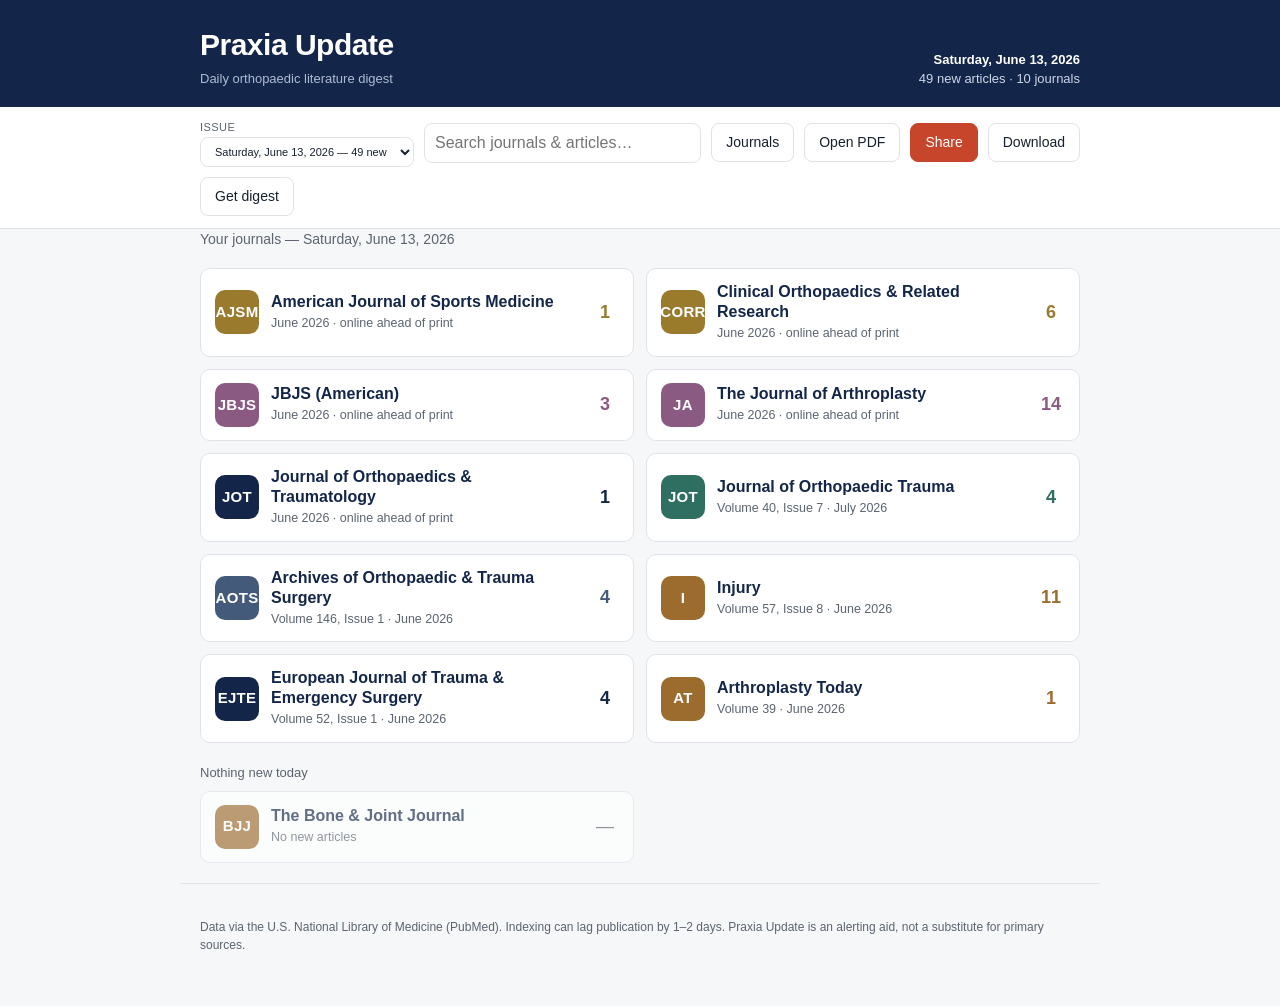
==== public/index.html @ d0e6c3dd "Praxia Update — hosted daily orthopaedic digest Static site + daily GitHub Actions build (PubMed ese" ====
<!DOCTYPE html>
<html lang="en">
<head>
<meta charset="utf-8" />
<meta name="viewport" content="width=device-width, initial-scale=1" />
<title>Praxia Update — Daily Orthopaedic Digest</title>
<meta name="description" content="A daily digest of newly indexed orthopaedic literature from 11 leading journals." />
<link rel="stylesheet" href="styles.css" />
</head>
<body>
<header class="masthead">
  <div class="wrap">
    <div class="brand">
      <h1>Praxia&nbsp;Update</h1>
      <p class="tagline">Daily orthopaedic literature digest</p>
    </div>
    <div class="issue-meta" id="issueMeta"></div>
  </div>
</header>

<nav class="toolbar">
  <div class="wrap toolbar-inner">
    <label class="field">
      <span>Issue</span>
      <select id="dateSelect" aria-label="Choose issue date"></select>
    </label>
    <input id="search" type="search" placeholder="Search journals & articles…"
           aria-label="Search journals and articles" />
    <button id="journalsBtn" class="btn" aria-expanded="false">Journals</button>
    <a id="pdfLink" class="btn" href="#" target="_blank" rel="noopener">Open&nbsp;PDF</a>
    <button id="shareBtn" class="btn btn-accent" hidden>Share</button>
    <button id="downloadBtn" class="btn">Download</button>
    <button id="calendarBtn" class="btn">Get&nbsp;digest</button>
  </div>

  <div class="wrap journals-panel" id="journalsPanel" hidden>
    <div class="journals-add">
      <label for="journalSearch"><strong>Add a journal</strong>
        <span class="muted">— search by name or paste a URL; covers every PubMed-indexed journal</span></label>
      <div class="add-row">
        <input id="journalSearch" type="search" autocomplete="off"
               placeholder="e.g. Foot &amp; Ankle International, or https://…" />
        <button class="btn" id="journalSearchBtn">Search</button>
      </div>
      <div id="journalResults" class="journal-results"></div>
    </div>

    <div class="journals-head">
      <strong>Your journals</strong>
      <span>
        <button class="link" id="allJournals">Show all</button> ·
        <button class="link" id="noneJournals">Hide all</button>
      </span>
    </div>
    <div class="journals-grid" id="journalsGrid"></div>

    <div class="subs-sync" id="subsSync" hidden>
      <p><strong>Subscription changes pending.</strong> Your daily PDF &amp; calendar update
         once these journals are in your subscription file.</p>
      <div class="copy-row">
        <button class="btn btn-accent" id="copySubs">Copy subscription file</button>
        <button class="btn" id="syncHelp">How to apply</button>
        <button class="link" id="revertSubs">Revert</button>
      </div>
      <pre id="subsHelp" hidden></pre>
    </div>
  </div>
</nav>

<main class="wrap" id="content">
  <p class="status" id="status">Loading the current issue…</p>
</main>

<footer class="wrap site-footer">
  <p>Data via the U.S. National Library of Medicine (PubMed). Indexing can lag publication by 1–2 days.
     Praxia Update is an alerting aid, not a substitute for primary sources.</p>
</footer>

<div class="modal" id="calendarModal" hidden>
  <div class="modal-card">
    <button class="modal-close" id="calendarClose" aria-label="Close">×</button>
    <h2>Get the daily digest</h2>

    <h3 class="digest-h">📅 In your calendar</h3>
    <p class="digest-p">Subscribe once — each day's issue shows up as an event linking that day's PDF,
       kept up to date automatically.</p>
    <div class="copy-row">
      <input id="icsUrl" type="text" readonly />
      <button class="btn btn-accent" id="copyIcs">Copy</button>
    </div>
    <p class="digest-hint">Apple Calendar: File → New Calendar Subscription &nbsp;·&nbsp;
       Google: Other calendars → From URL &nbsp;·&nbsp; Outlook: Add calendar → Subscribe from web.</p>

    <hr class="digest-sep" />

    <h3 class="digest-h">✉️ By email</h3>
    <p class="digest-p">Get the digest in your inbox each morning.</p>
    <div class="copy-row">
      <input id="emailInput" type="email" placeholder="you@example.com" autocomplete="email" />
      <button class="btn btn-accent" id="emailBtn">Notify me</button>
    </div>
    <p class="digest-hint" id="emailMsg"></p>
  </div>
</div>

<script src="app.js"></script>
</body>
</html>
---- public/styles.css ----
:root {
  --navy: #13264A;
  --navy-2: #1d3461;
  --accent: #C7452B;
  --ink: #16202e;
  --muted: #5b6470;
  --line: #dfe3e8;
  --bg: #f6f7f9;
  --card: #ffffff;
  --radius: 10px;
  --wrap: 920px;
  --sans: -apple-system, BlinkMacSystemFont, "Segoe UI", Roboto, Helvetica, Arial, sans-serif;
}

* { box-sizing: border-box; }
html { -webkit-text-size-adjust: 100%; }
body {
  margin: 0; font-family: var(--sans); color: var(--ink);
  background: var(--bg); line-height: 1.5;
}
.wrap { max-width: var(--wrap); margin: 0 auto; padding: 0 20px; }
a { color: var(--accent); }

/* Masthead */
.masthead { background: var(--navy); color: #fff; }
.masthead .wrap {
  display: flex; align-items: flex-end; justify-content: space-between;
  gap: 16px; padding-top: 22px; padding-bottom: 18px; flex-wrap: wrap;
}
.masthead h1 { margin: 0; font-size: 30px; letter-spacing: -0.5px; }
.tagline { margin: 2px 0 0; color: #aebbd2; font-size: 13px; }
.issue-meta { text-align: right; color: #cdd6e6; font-size: 13px; }
.issue-meta strong { color: #fff; }

/* Toolbar */
.toolbar { background: var(--card); border-bottom: 1px solid var(--line);
  position: sticky; top: 0; z-index: 20; }
.toolbar-inner {
  display: flex; align-items: center; gap: 10px; padding-top: 12px;
  padding-bottom: 12px; flex-wrap: wrap;
}
.field { display: flex; flex-direction: column; font-size: 11px; color: var(--muted); }
.field span { margin-bottom: 2px; text-transform: uppercase; letter-spacing: .04em; }
select, input[type="search"], input[type="text"] {
  font: inherit; padding: 7px 10px; border: 1px solid var(--line);
  border-radius: 8px; background: #fff; color: var(--ink);
}
#search { flex: 1 1 220px; min-width: 160px; }
.btn {
  font: inherit; font-size: 14px; padding: 8px 14px; border-radius: 8px;
  border: 1px solid var(--line); background: #fff; color: var(--ink);
  cursor: pointer; text-decoration: none; display: inline-flex; align-items: center;
}
.btn:hover { border-color: var(--navy-2); }
.btn-accent { background: var(--accent); border-color: var(--accent); color: #fff; }
.btn-accent:hover { background: #ad3a23; border-color: #ad3a23; }
.link { background: none; border: none; color: var(--accent); cursor: pointer;
  font: inherit; padding: 0; }

/* Journals panel */
.journals-panel { padding: 14px 20px 18px; border-top: 1px solid var(--line);
  background: #fbfcfd; }
.muted { color: var(--muted); font-weight: 400; }
.journals-add { margin-bottom: 16px; }
.journals-add > label { font-size: 13px; display: block; margin-bottom: 6px; }
.add-row { display: flex; gap: 8px; }
.add-row input { flex: 1; }
.journal-results { margin-top: 10px; display: grid; gap: 6px; }
.jresult { display: flex; align-items: center; justify-content: space-between; gap: 12px;
  background: #fff; border: 1px solid var(--line); border-radius: 8px; padding: 8px 12px; font-size: 13px; }
.jresult button { flex: 0 0 auto; padding: 5px 12px; font-size: 13px; }

.journals-head { display: flex; justify-content: space-between; margin-bottom: 10px;
  font-size: 13px; color: var(--muted); }
.journals-grid { display: grid; grid-template-columns: repeat(auto-fill, minmax(260px, 1fr));
  gap: 4px 16px; }
.journal-row { display: flex; gap: 8px; align-items: center; font-size: 13px; cursor: pointer;
  padding: 3px 0; }
.journal-row .jrow-name { flex: 1; }
.journal-row input:disabled { opacity: .5; }
.pending-tag { color: var(--accent); font-size: 11px; font-weight: 600;
  background: #fbe7e2; border-radius: 4px; padding: 1px 6px; }
.jrow-remove { background: none; border: none; color: var(--muted); cursor: pointer;
  font-size: 18px; line-height: 1; padding: 0 4px; opacity: .55; }
.jrow-remove:hover { color: var(--accent); opacity: 1; }

.subs-sync { margin-top: 16px; background: #fff; border: 1px solid var(--accent);
  border-left-width: 3px; border-radius: 8px; padding: 12px 14px; font-size: 13px; }
.subs-sync p { margin: 0 0 10px; }
.subs-sync pre { margin: 12px 0 0; background: #0f1b33; color: #e8edf6; padding: 12px;
  border-radius: 8px; font-size: 12px; line-height: 1.45; overflow-x: auto;
  white-space: pre-wrap; word-break: break-word; max-height: 320px; }

/* Content */
main { padding: 22px 20px 40px; }
.status { color: var(--muted); padding: 30px 0; text-align: center; }
.summary-line { color: var(--muted); font-size: 14px; margin: 0 0 18px; }

.journal-section { margin-bottom: 26px; }
.journal-title {
  font-size: 16px; color: var(--navy); margin: 0 0 10px;
  padding-bottom: 6px; border-bottom: 2px solid var(--navy);
  display: flex; align-items: baseline; gap: 8px;
}
.journal-title .count { color: var(--muted); font-size: 13px; font-weight: 400; }

.article { background: var(--card); border: 1px solid var(--line);
  border-radius: var(--radius); padding: 14px 16px; margin-bottom: 10px; }
.article h3 { margin: 0; font-size: 15px; line-height: 1.35; }
.article h3 button {
  text-align: left; background: none; border: none; cursor: pointer; padding: 0;
  font: inherit; color: var(--ink); width: 100%;
}
.article h3 button:hover { color: var(--accent); }
.authors { color: var(--muted); font-size: 13px; font-style: italic; margin: 5px 0 0; }
.abstract { margin: 10px 0 0; font-size: 14px; color: #2a323d; white-space: pre-wrap; }
.abstract[hidden] { display: none; }
.article-links { margin-top: 10px; display: flex; gap: 14px; font-size: 13px; }
.article-links a { text-decoration: none; font-weight: 600; }
.toggle-hint { font-size: 12px; color: var(--muted); font-weight: 400; margin-left: 6px; }

.empty { background: #fff; border: 1px dashed var(--line); border-radius: var(--radius);
  padding: 28px; text-align: center; color: var(--muted); }

.site-footer { color: var(--muted); font-size: 12px; padding: 22px 20px 40px;
  border-top: 1px solid var(--line); margin-top: 20px; }

/* Newsstand (home) */
.newsstand { display: grid; grid-template-columns: repeat(auto-fill, minmax(300px, 1fr));
  gap: 12px; margin-bottom: 6px; }
.newsstand.dim { opacity: .65; }
.nostand-sep { margin: 20px 0 8px; font-size: 13px; }
.jcard { display: flex; align-items: center; gap: 12px; width: 100%; text-align: left;
  cursor: pointer; background: var(--card); border: 1px solid var(--line);
  border-radius: var(--radius); padding: 13px 14px; font: inherit; color: inherit;
  transition: border-color .15s, transform .05s; }
.jcard:hover:not(:disabled) { border-color: var(--navy-2); }
.jcard:active:not(:disabled) { transform: translateY(1px); }
.jcard.is-empty { cursor: default; }
.jcard-badge { flex: 0 0 auto; width: 44px; height: 44px; border-radius: 10px; color: #fff;
  font-weight: 700; font-size: 15px; display: flex; align-items: center; justify-content: center;
  letter-spacing: .3px; position: relative; overflow: hidden; }
/* When journal-icons/<key>.png exists it overlays the monogram tile (white bg for logos). */
.jcard-badge.has-img { background: #fff !important; border: 1px solid var(--line); }
.jbadge-img { position: absolute; inset: 0; width: 100%; height: 100%; object-fit: contain;
  padding: 4px; background: #fff; display: none; }
.jcard-badge.has-img .jbadge-img { display: block; }
.jcard-body { flex: 1; min-width: 0; display: flex; flex-direction: column; gap: 2px; }
.jcard-name { font-weight: 600; color: var(--navy); line-height: 1.25; }
.jcard-edition { font-size: 12.5px; color: var(--muted); }
.jcard-count { flex: 0 0 auto; min-width: 28px; text-align: center; font-weight: 700;
  color: var(--a, var(--navy)); font-size: 18px; }
.jcard.is-empty .jcard-count { color: var(--muted); font-weight: 400; }

/* Journal contents (table of contents) */
.toc-head { margin-bottom: 10px; }
.back { background: none; border: none; color: var(--accent); font: inherit; font-weight: 600;
  cursor: pointer; padding: 4px 0; }
.toc-title { display: flex; align-items: center; gap: 12px; margin-top: 6px; }
.toc-journal { display: block; font-size: 19px; font-weight: 700; color: var(--navy); line-height: 1.2; }
.toc-edition { display: block; font-size: 13px; color: var(--muted); margin-top: 1px; }
.toc-section-label { font-size: 12px; text-transform: uppercase; letter-spacing: .06em;
  color: var(--muted); margin: 20px 0 8px; padding-bottom: 5px; border-bottom: 1px solid var(--line); }
.article h4 { margin: 0; font-size: 15px; line-height: 1.35; }
.article h4 button { text-align: left; background: none; border: none; cursor: pointer; padding: 0;
  font: inherit; color: var(--ink); width: 100%; font-weight: 600; }
.article h4 button:hover { color: var(--accent); }
.meta-line { margin: 6px 0 0; font-size: 13px; color: var(--muted); }
.meta-line a { color: var(--accent); font-weight: 600; text-decoration: none; }
.meta-line a:hover { text-decoration: underline; }

/* Modal */
.modal { position: fixed; inset: 0; background: rgba(19,38,74,.55);
  display: flex; align-items: center; justify-content: center; padding: 20px; z-index: 50; }
.modal[hidden] { display: none; }
.modal-card { background: #fff; border-radius: 14px; max-width: 480px; width: 100%;
  padding: 24px; position: relative; }
.modal-card h2 { margin: 0 0 8px; color: var(--navy); }
.modal-card ol { padding-left: 18px; font-size: 14px; color: #2a323d; }
.modal-close { position: absolute; top: 10px; right: 14px; background: none; border: none;
  font-size: 26px; line-height: 1; cursor: pointer; color: var(--muted); }
.copy-row { display: flex; gap: 8px; margin-top: 10px; }
.copy-row input { flex: 1; }
.digest-h { margin: 14px 0 2px; font-size: 14px; color: var(--navy); }
.digest-p { margin: 0; font-size: 13px; color: var(--muted); }
.digest-hint { margin: 7px 0 0; font-size: 11.5px; color: var(--muted); }
.digest-sep { border: none; border-top: 1px solid var(--line); margin: 18px 0 0; }

@media (max-width: 560px) {
  .masthead h1 { font-size: 24px; }
  .issue-meta { text-align: left; }
}
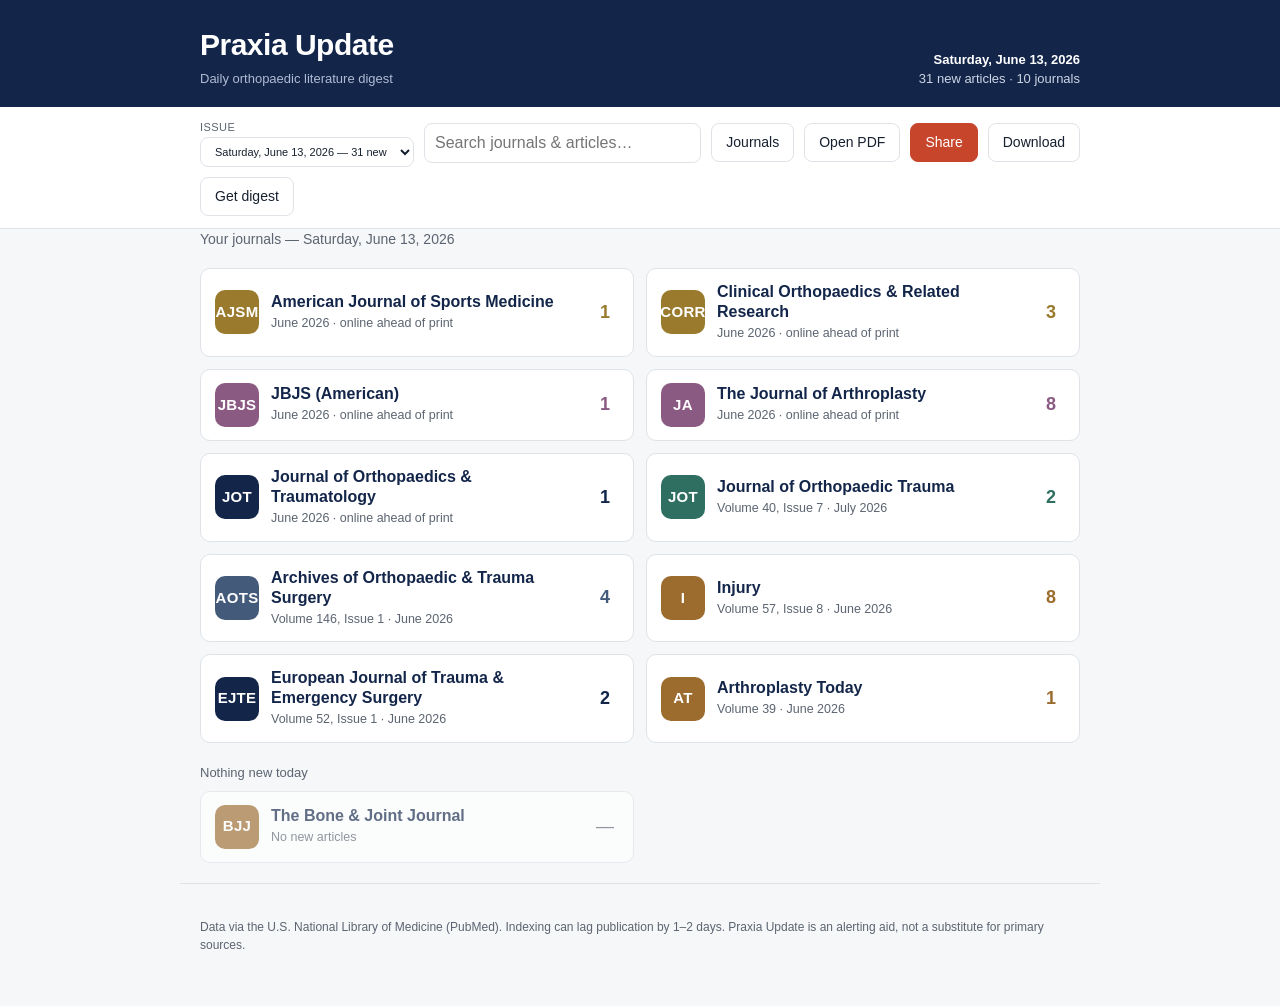
==== commit 03ae33c4: "Get digest: add Outlook one-tap calendar subscribe button Co-Authored-By: Claude Opus 4.8 <noreply@a" ====
--- a/public/index.html
+++ b/public/index.html
@@ -82,14 +82,21 @@
     <h2>Get the daily digest</h2>
 
     <h3 class="digest-h">📅 In your calendar</h3>
-    <p class="digest-p">Subscribe once — each day's issue shows up as an event linking that day's PDF,
-       kept up to date automatically.</p>
+    <p class="digest-p">Subscribe once and each day's issue appears as an event — kept up to date automatically.</p>
+    <div class="digest-actions">
+      <a id="addCal" class="btn btn-accent" href="#">➕ Add to calendar</a>
+      <a id="addGcal" class="btn" href="#" target="_blank" rel="noopener">Google</a>
+      <a id="addOutlook" class="btn" href="#" target="_blank" rel="noopener">Outlook</a>
+    </div>
+    <p class="digest-hint">"Add to calendar" covers Apple / iCloud and most apps. For Yahoo or anything
+       else, paste this address into its "add calendar by URL":</p>
     <div class="copy-row">
       <input id="icsUrl" type="text" readonly />
       <button class="btn btn-accent" id="copyIcs">Copy</button>
     </div>
-    <p class="digest-hint">Apple Calendar: File → New Calendar Subscription &nbsp;·&nbsp;
-       Google: Other calendars → From URL &nbsp;·&nbsp; Outlook: Add calendar → Subscribe from web.</p>
+    <p class="digest-hint"><strong>Want it by email too?</strong> After subscribing, open that calendar's
+       settings and switch its notifications to <strong>Email</strong>. In Google Calendar: the calendar →
+       <em>Event notifications</em> → <em>Email</em>. Your calendar then emails you each morning.</p>
 
     <hr class="digest-sep" />
 
--- a/public/styles.css
+++ b/public/styles.css
@@ -185,6 +185,8 @@
 .digest-p { margin: 0; font-size: 13px; color: var(--muted); }
 .digest-hint { margin: 7px 0 0; font-size: 11.5px; color: var(--muted); }
 .digest-sep { border: none; border-top: 1px solid var(--line); margin: 18px 0 0; }
+.digest-actions { display: flex; gap: 8px; flex-wrap: wrap; margin-top: 10px; }
+.digest-actions .btn { text-decoration: none; }
 
 @media (max-width: 560px) {
   .masthead h1 { font-size: 24px; }
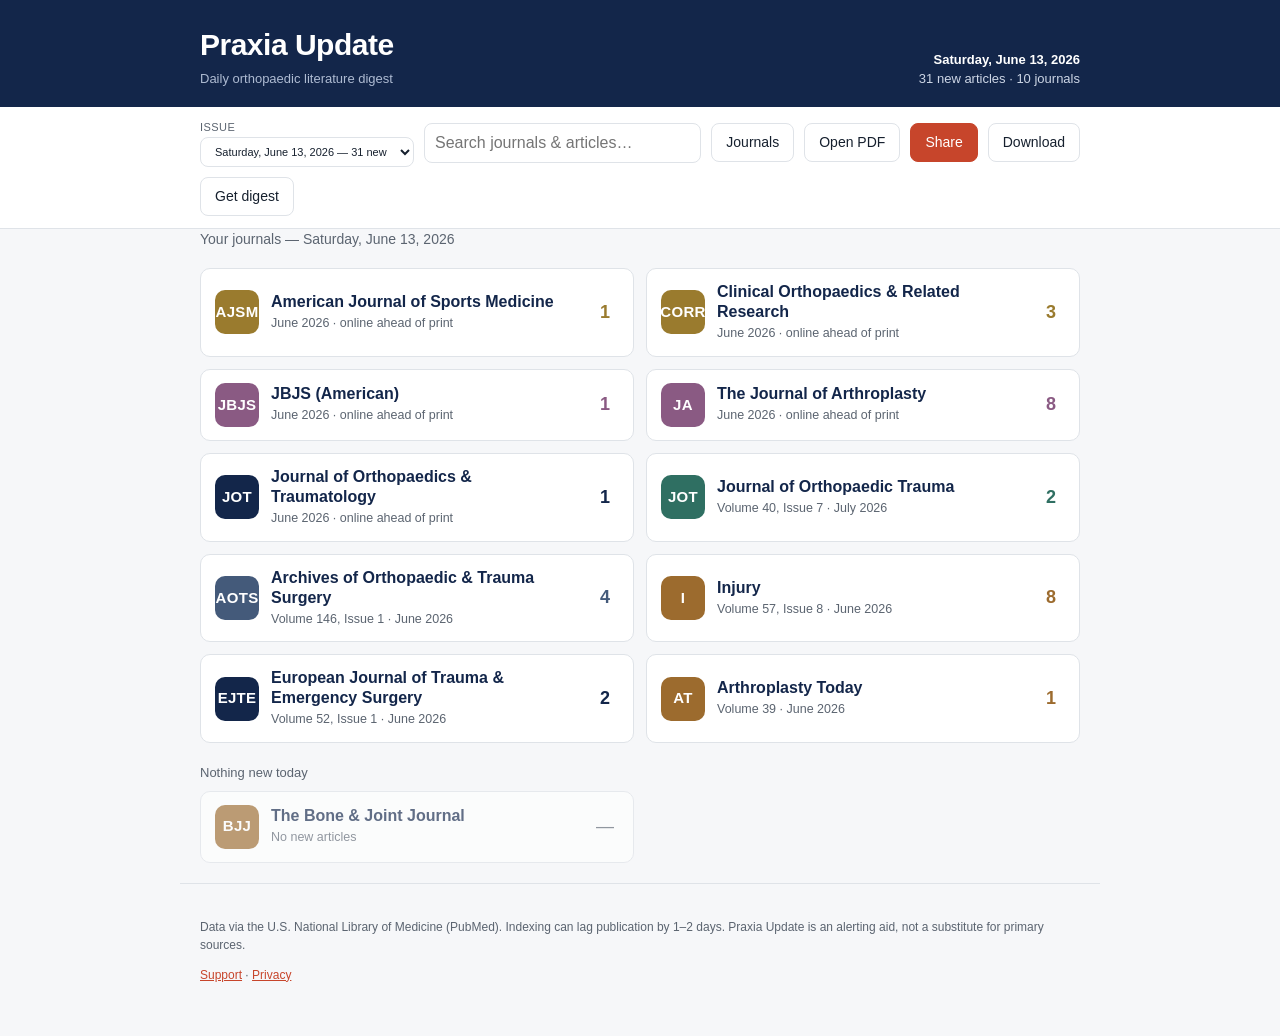
==== commit 42ef3fd6: "Add Support and Privacy pages (contact: ebappsdevelopment@gmail.com) Static support.html + privacy.h" ====
--- a/public/index.html
+++ b/public/index.html
@@ -74,6 +74,7 @@
 <footer class="wrap site-footer">
   <p>Data via the U.S. National Library of Medicine (PubMed). Indexing can lag publication by 1–2 days.
      Praxia Update is an alerting aid, not a substitute for primary sources.</p>
+  <p><a href="support.html">Support</a> &middot; <a href="privacy.html">Privacy</a></p>
 </footer>
 
 <div class="modal" id="calendarModal" hidden>
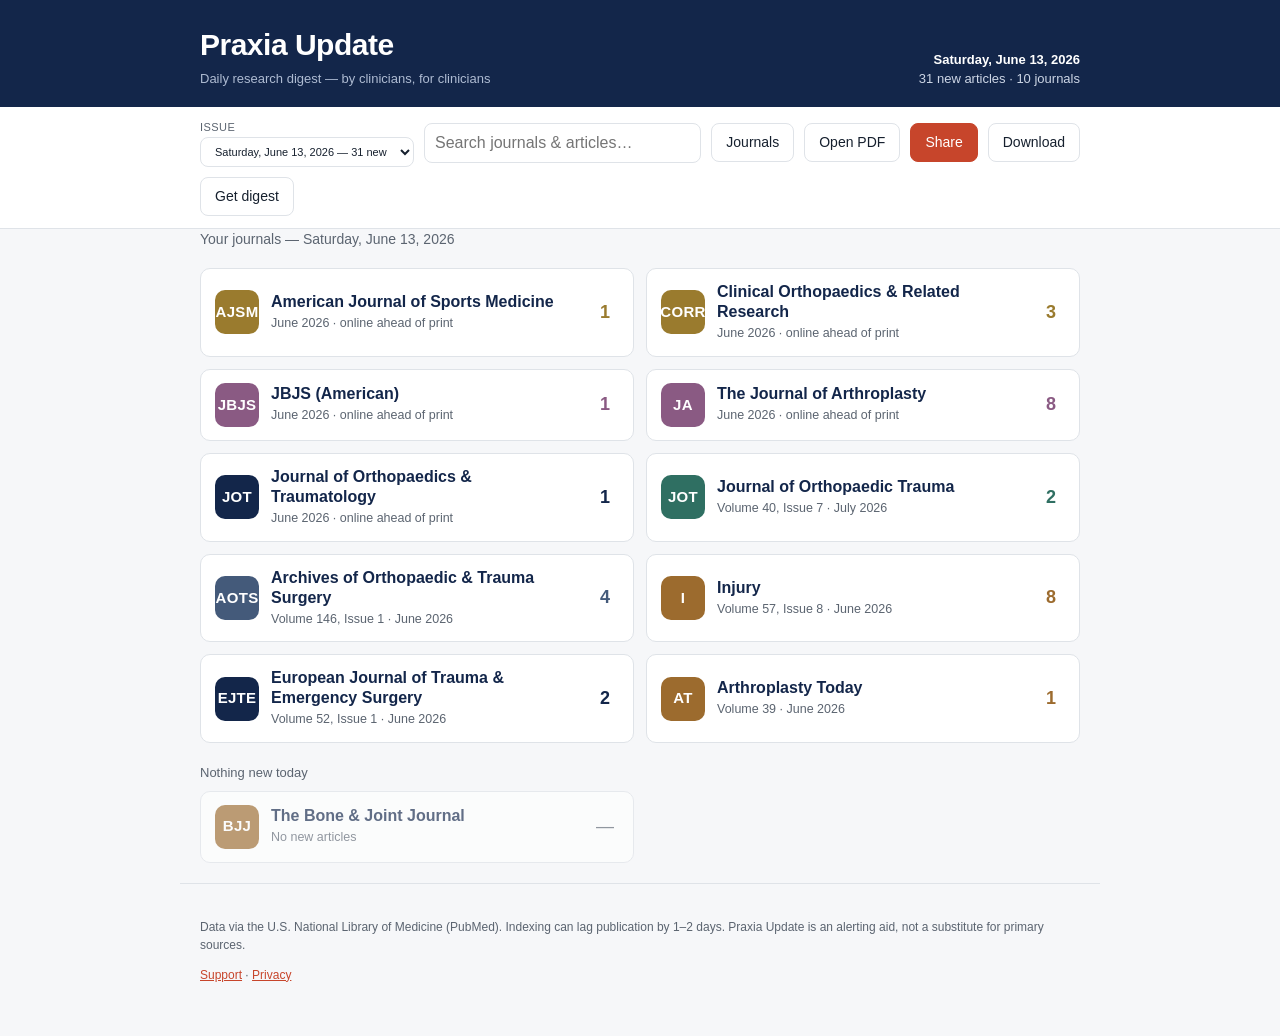
==== commit b0adc4fb: "Reposition copy: 'by clinicians, for clinicians', broaden beyond orthopaedics Home title/meta/taglin" ====
--- a/public/index.html
+++ b/public/index.html
@@ -3,8 +3,8 @@
 <head>
 <meta charset="utf-8" />
 <meta name="viewport" content="width=device-width, initial-scale=1" />
-<title>Praxia Update — Daily Orthopaedic Digest</title>
-<meta name="description" content="A daily digest of newly indexed orthopaedic literature from 11 leading journals." />
+<title>Praxia Update — daily research digest for clinicians</title>
+<meta name="description" content="Made by clinicians, for clinicians: a daily digest of newly indexed research from the journals you choose — orthopaedics out of the box, any PubMed journal you add." />
 <link rel="stylesheet" href="styles.css" />
 </head>
 <body>
@@ -12,7 +12,7 @@
   <div class="wrap">
     <div class="brand">
       <h1>Praxia&nbsp;Update</h1>
-      <p class="tagline">Daily orthopaedic literature digest</p>
+      <p class="tagline">Daily research digest — by clinicians, for clinicians</p>
     </div>
     <div class="issue-meta" id="issueMeta"></div>
   </div>
